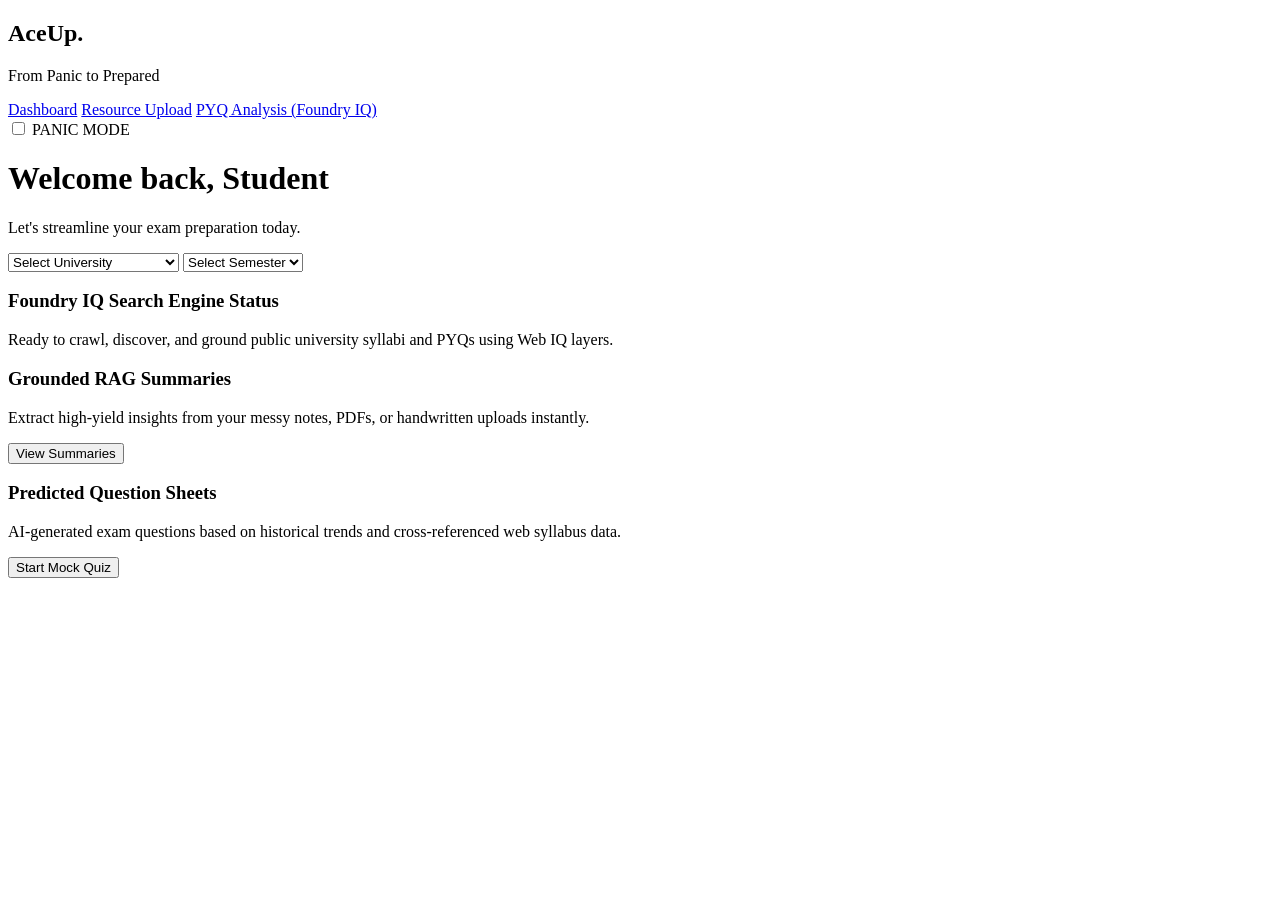
==== index.html @ e2f9bc51 "Add initial HTML structure for AceUp application" ====
<!DOCTYPE html>
<html lang="en">
<head>
    <meta charset="UTF-8">
    <meta name="viewport" content="width=device-width, initial-scale=1.0">
    <title>AceUp - From Panic to Prepared</title>
    <link rel="stylesheet" href="styles.css">
    <link href="https://fonts.googleapis.com/css2?family=Inter:wght@300;400;600;700&display=swap" rel="stylesheet">
</head>
<body>
    <div class="app-container">
        <aside class="sidebar">
            <div class="logo-container">
                <h2>AceUp<span>.</span></h2>
                <p class="tagline">From Panic to Prepared</p>
            </div>
            <nav class="nav-menu">
                <a href="#" class="nav-item active" data-target="dashboard">Dashboard</a>
                <a href="#" class="nav-item" data-target="upload">Resource Upload</a>
                <a href="#" class="nav-item" data-target="pyq">PYQ Analysis (Foundry IQ)</a>
            </nav>
            <div class="sidebar-footer">
                <div class="panic-toggle-container">
                    <label class="switch">
                        <input type="checkbox" id="panicToggle">
                        <span class="slider round"></span>
                    </label>
                    <span class="panic-label">PANIC MODE</span>
                </div>
            </div>
        </aside>

        <main class="main-content">
            <header class="content-header">
                <div class="header-title">
                    <h1 id="welcomeHeading">Welcome back, Student</h1>
                    <p id="subHeading">Let's streamline your exam preparation today.</p>
                </div>
                
                <div class="selector-group">
                    <select id="universitySelect" class="dropdown">
                        <option value="" disabled selected>Select University</option>
                        <option value="mit">Anna University</option>
                        <option value="vtu">VTU</option>
                        <option value="generic">Standard Public Syllabus</option>
                    </select>
                    <select id="semesterSelect" class="dropdown">
                        <option value="" disabled selected>Select Semester</option>
                        <option value="sem1">Semester 1</option>
                        <option value="sem2">Semester 2</option>
                        <option value="sem3">Semester 3</option>
                    </select>
                </div>
            </header>

            <section class="dashboard-grid">
                <div class="card wide-card highlight-card">
                    <h3>Foundry IQ Search Engine Status</h3>
                    <p>Ready to crawl, discover, and ground public university syllabi and PYQs using Web IQ layers.</p>
                    <div class="pulse-indicator"></div>
                </div>

                <div class="card">
                    <h3>Grounded RAG Summaries</h3>
                    <p class="card-desc">Extract high-yield insights from your messy notes, PDFs, or handwritten uploads instantly.</p>
                    <button class="btn btn-secondary">View Summaries</button>
                </div>

                <div class="card">
                    <h3>Predicted Question Sheets</h3>
                    <p class="card-desc">AI-generated exam questions based on historical trends and cross-referenced web syllabus data.</p>
                    <button class="btn btn-secondary">Start Mock Quiz</button>
                </div>
            </section>
        </main>
    </div>

    <script src="script.js"></script>
</body>
</html>
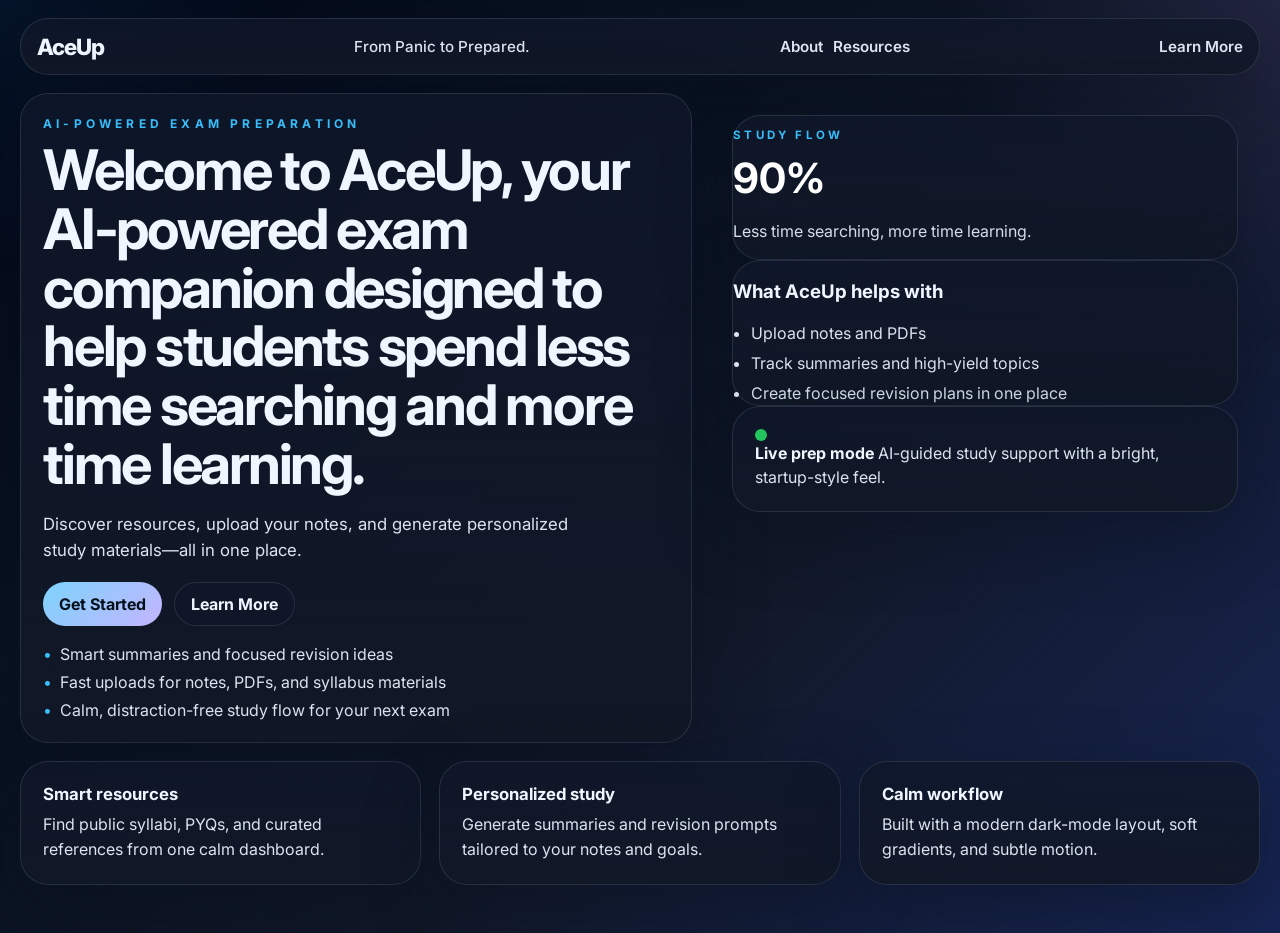
==== commit 6f45bd89: "initial commit" ====
--- a/index.html
+++ b/index.html
@@ -1,80 +1,79 @@
 <!DOCTYPE html>
 <html lang="en">
 <head>
-    <meta charset="UTF-8">
-    <meta name="viewport" content="width=device-width, initial-scale=1.0">
-    <title>AceUp - From Panic to Prepared</title>
-    <link rel="stylesheet" href="styles.css">
-    <link href="https://fonts.googleapis.com/css2?family=Inter:wght@300;400;600;700&display=swap" rel="stylesheet">
+  <meta charset="UTF-8" />
+  <meta name="viewport" content="width=device-width, initial-scale=1.0" />
+  <title>AceUp | AI-powered exam preparation</title>
+  <link rel="stylesheet" href="styles.css" />
+  <link href="https://fonts.googleapis.com/css2?family=Inter:wght@300;400;500;600;700;800&display=swap" rel="stylesheet" />
 </head>
 <body>
-    <div class="app-container">
-        <aside class="sidebar">
-            <div class="logo-container">
-                <h2>AceUp<span>.</span></h2>
-                <p class="tagline">From Panic to Prepared</p>
-            </div>
-            <nav class="nav-menu">
-                <a href="#" class="nav-item active" data-target="dashboard">Dashboard</a>
-                <a href="#" class="nav-item" data-target="upload">Resource Upload</a>
-                <a href="#" class="nav-item" data-target="pyq">PYQ Analysis (Foundry IQ)</a>
-            </nav>
-            <div class="sidebar-footer">
-                <div class="panic-toggle-container">
-                    <label class="switch">
-                        <input type="checkbox" id="panicToggle">
-                        <span class="slider round"></span>
-                    </label>
-                    <span class="panic-label">PANIC MODE</span>
-                </div>
-            </div>
-        </aside>
+  <div class="page-shell">
+    <header class="topbar glass-card reveal">
+      <a class="brand" href="index.html">AceUp</a>
+      <p class="tagline">From Panic to Prepared.</p>
+      <nav class="nav-links"><a href="about.html">About</a><a href="resource-selection.html">Resources</a></nav>
+      <a class="ghost-link" href="#features">Learn More</a>
+    </header>
 
-        <main class="main-content">
-            <header class="content-header">
-                <div class="header-title">
-                    <h1 id="welcomeHeading">Welcome back, Student</h1>
-                    <p id="subHeading">Let's streamline your exam preparation today.</p>
-                </div>
-                
-                <div class="selector-group">
-                    <select id="universitySelect" class="dropdown">
-                        <option value="" disabled selected>Select University</option>
-                        <option value="mit">Anna University</option>
-                        <option value="vtu">VTU</option>
-                        <option value="generic">Standard Public Syllabus</option>
-                    </select>
-                    <select id="semesterSelect" class="dropdown">
-                        <option value="" disabled selected>Select Semester</option>
-                        <option value="sem1">Semester 1</option>
-                        <option value="sem2">Semester 2</option>
-                        <option value="sem3">Semester 3</option>
-                    </select>
-                </div>
-            </header>
+    <main class="hero-grid">
+      <section class="hero-copy glass-card reveal">
+        <p class="eyebrow">AI-powered exam preparation</p>
+        <h1>Welcome to AceUp, your AI-powered exam companion designed to help students spend less time searching and more time learning.</h1>
+        <p class="lead">Discover resources, upload your notes, and generate personalized study materials—all in one place.</p>
 
-            <section class="dashboard-grid">
-                <div class="card wide-card highlight-card">
-                    <h3>Foundry IQ Search Engine Status</h3>
-                    <p>Ready to crawl, discover, and ground public university syllabi and PYQs using Web IQ layers.</p>
-                    <div class="pulse-indicator"></div>
-                </div>
+        <div class="cta-row">
+          <a class="btn btn-primary" href="#features">Get Started</a>
+          <a class="btn btn-secondary" href="#features">Learn More</a>
+        </div>
 
-                <div class="card">
-                    <h3>Grounded RAG Summaries</h3>
-                    <p class="card-desc">Extract high-yield insights from your messy notes, PDFs, or handwritten uploads instantly.</p>
-                    <button class="btn btn-secondary">View Summaries</button>
-                </div>
+        <ul class="mini-points">
+          <li>Smart summaries and focused revision ideas</li>
+          <li>Fast uploads for notes, PDFs, and syllabus materials</li>
+          <li>Calm, distraction-free study flow for your next exam</li>
+        </ul>
+      </section>
 
-                <div class="card">
-                    <h3>Predicted Question Sheets</h3>
-                    <p class="card-desc">AI-generated exam questions based on historical trends and cross-referenced web syllabus data.</p>
-                    <button class="btn btn-secondary">Start Mock Quiz</button>
-                </div>
-            </section>
-        </main>
-    </div>
+      <aside class="showcase-panel reveal">
+        <article class="glass-card stat-card">
+          <p class="stat-label">Study flow</p>
+          <h2>90%</h2>
+          <p>Less time searching, more time learning.</p>
+        </article>
 
-    <script src="script.js"></script>
+        <article class="glass-card feature-card">
+          <h3>What AceUp helps with</h3>
+          <ul>
+            <li>Upload notes and PDFs</li>
+            <li>Track summaries and high-yield topics</li>
+            <li>Create focused revision plans in one place</li>
+          </ul>
+        </article>
+
+        <article class="glass-card mini-card">
+          <div class="pulse-dot"></div>
+          <strong>Live prep mode</strong>
+          <span>AI-guided study support with a bright, startup-style feel.</span>
+        </article>
+      </aside>
+    </main>
+
+    <section id="features" class="feature-grid">
+      <article class="glass-card feature-box reveal">
+        <h3>Smart resources</h3>
+        <p>Find public syllabi, PYQs, and curated references from one calm dashboard.</p>
+      </article>
+      <article class="glass-card feature-box reveal">
+        <h3>Personalized study</h3>
+        <p>Generate summaries and revision prompts tailored to your notes and goals.</p>
+      </article>
+      <article class="glass-card feature-box reveal">
+        <h3>Calm workflow</h3>
+        <p>Built with a modern dark-mode layout, soft gradients, and subtle motion.</p>
+      </article>
+    </section>
+  </div>
+
+  <script src="script.js"></script>
 </body>
 </html>
--- a/styles.css
+++ b/styles.css
@@ -0,0 +1,273 @@
+:root {
+  --bg: linear-gradient(135deg, #020617 0%, #07111f 28%, #111827 60%, #172554 100%);
+  --surface: rgba(15, 23, 42, 0.82);
+  --surface-strong: rgba(15, 23, 42, 0.96);
+  --border: rgba(148, 163, 184, 0.18);
+  --text: #eff6ff;
+  --muted: #dbe4f0;
+  --accent: #38bdf8;
+  --accent-2: #a78bfa;
+  --success: #22c55e;
+  --warning: #f59e0b;
+  --shadow: 0 24px 70px rgba(8, 15, 30, 0.45);
+}
+
+* { box-sizing: border-box; }
+html, body { margin: 0; min-height: 100%; font-family: 'Inter', Arial, sans-serif; color: var(--text); background: var(--bg); }
+body { overflow-x: hidden; }
+body::before {
+  content: '';
+  position: fixed;
+  inset: 0;
+  background:
+    radial-gradient(circle at top left, rgba(56, 189, 248, 0.08), transparent 18%),
+    radial-gradient(circle at top right, rgba(167, 139, 250, 0.12), transparent 22%);
+  pointer-events: none;
+}
+
+.page-shell { position: relative; z-index: 1; min-height: 100vh; padding: 18px 18px 48px; }
+.glass-card {
+  border: 1px solid var(--border);
+  background: linear-gradient(180deg, rgba(15, 23, 42, 0.82), rgba(17, 24, 39, 0.96));
+  box-shadow: var(--shadow);
+  border-radius: 28px;
+  backdrop-filter: blur(18px);
+  -webkit-backdrop-filter: blur(18px);
+}
+
+.topbar { display: flex; align-items: center; justify-content: space-between; gap: 12px; padding: 14px 16px; margin: 0 auto 18px; max-width: 1240px; }
+.brand { color: var(--text); text-decoration: none; font-size: 1.4rem; font-weight: 800; letter-spacing: -0.04em; }
+.tagline { margin: 0; color: var(--muted); font-weight: 500; font-size: 0.95rem; }
+.nav-links { display: flex; flex-wrap: wrap; gap: 10px; }
+.nav-links a, .ghost-link { color: var(--muted); text-decoration: none; font-weight: 600; font-size: 0.95rem; }
+.nav-links a:hover, .ghost-link:hover { color: #fff; }
+
+.hero-grid, .dashboard-grid, .preview-grid { display: grid; gap: 18px; max-width: 1240px; margin: 0 auto; }
+.hero-grid { grid-template-columns: 1.1fr 0.9fr; }
+.hero-copy, .showcase-panel, .feature-box, .panel-card, .mini-card, .preview-card { padding: 22px; }
+.eyebrow { margin: 0 0 10px; color: var(--accent); text-transform: uppercase; letter-spacing: 0.35em; font-size: 0.75rem; font-weight: 700; }
+.hero-copy h1 { margin: 0 0 12px; font-size: clamp(2rem, 5vw, 3.5rem); line-height: 1.05; letter-spacing: -0.04em; }
+.lead { color: var(--muted); font-size: 1.05rem; line-height: 1.6; max-width: 560px; }
+.cta-row { display: flex; flex-wrap: wrap; gap: 12px; margin-top: 18px; }
+.btn {
+  display: inline-flex; align-items: center; justify-content: center; border-radius: 999px; padding: 11px 16px;
+  text-decoration: none; font-weight: 700; transition: transform 0.18s ease, box-shadow 0.18s ease;
+}
+.btn:hover { transform: translateY(-1px); box-shadow: 0 10px 20px rgba(56, 189, 248, 0.18); }
+.btn-primary { color: #04111d; background: linear-gradient(135deg, #7dd3fc, #c4b5fd); }
+.btn-secondary { color: var(--text); border: 1px solid var(--border); background: rgba(15, 23, 42, 0.72); }
+
+.mini-points { list-style: none; padding: 0; margin: 18px 0 0; display: grid; gap: 8px; color: var(--muted); }
+.mini-points li::before { content: '•'; color: var(--accent); margin-right: 8px; }
+
+.stat-card h2, .panel-card h2 { margin: 4px 0; font-size: clamp(1.8rem, 7vw, 2.6rem); color: #fff; }
+.stat-label, .mini-label { text-transform: uppercase; letter-spacing: 0.28em; color: var(--accent); font-size: 0.72rem; font-weight: 700; }
+.stat-card p:last-child, .feature-card li, .mini-card span, .panel-copy { color: var(--muted); line-height: 1.5; }
+.feature-card ul { margin: 8px 0 0 18px; padding: 0; }
+.feature-card li + li { margin-top: 6px; }
+.pulse-dot { width: 12px; height: 12px; border-radius: 999px; background: var(--success); box-shadow: 0 0 0 0 rgba(34, 197, 94, 0.45); animation: pulse 1.8s infinite; }
+
+.feature-grid { max-width: 1240px; margin: 18px auto 0; display: grid; grid-template-columns: repeat(3, 1fr); gap: 18px; }
+.feature-box h3 { margin-top: 0; margin-bottom: 8px; font-size: 1.05rem; }
+.feature-box p { color: var(--muted); line-height: 1.55; margin: 0; }
+
+.dashboard-shell { max-width: 1240px; margin: 0 auto; display: grid; gap: 18px; }
+.dashboard-hero { padding: 22px; }
+.dashboard-hero h1 { margin: 0 0 10px; font-size: clamp(1.9rem, 5vw, 2.8rem); line-height: 1.08; letter-spacing: -0.04em; }
+.quick-badges { display: flex; flex-wrap: wrap; gap: 10px; margin-top: 14px; }
+.quick-badges span, .chip { border: 1px solid var(--border); border-radius: 999px; padding: 8px 10px; color: var(--muted); background: rgba(15, 23, 42, 0.72); font-size: 0.92rem; }
+
+.dashboard-grid { grid-template-columns: 1.05fr 0.95fr; }
+.form-grid { display: grid; gap: 14px; margin-top: 14px; }
+.field-group { display: grid; gap: 6px; }
+.field-group span { color: var(--muted); font-size: 0.95rem; font-weight: 600; }
+.field-group input, .field-group select, .field-group textarea {
+  width: 100%; border: 1px solid var(--border); border-radius: 14px; padding: 12px 14px; color: var(--text);
+  background: rgba(15, 23, 42, 0.92); box-shadow: inset 0 1px 0 rgba(255,255,255,0.03);
+  transition: border-color 0.18s ease, transform 0.18s ease, background 0.18s ease;
+}
+.field-group input:focus, .field-group select:focus, .field-group textarea:focus { outline: none; border-color: rgba(56, 189, 248, 0.65); background: rgba(17, 24, 39, 1); transform: translateY(-1px); }
+.button-row { display: flex; flex-wrap: wrap; gap: 10px; margin-top: 6px; }
+.button-row .btn { min-width: 140px; }
+
+.info-stack { display: grid; gap: 12px; margin-top: 12px; }
+.mini-info-card { border: 1px solid var(--border); border-radius: 18px; padding: 12px; background: rgba(15, 23, 42, 0.72); transition: transform 0.18s ease, border-color 0.18s ease; }
+.mini-info-card:hover { transform: translateY(-2px); border-color: rgba(56, 189, 248, 0.55); }
+.mini-info-card h3 { margin: 0 0 6px; font-size: 1rem; }
+.mini-info-card p { margin: 0; color: var(--muted); line-height: 1.5; }
+
+.preview-grid { grid-template-columns: repeat(3, 1fr); }
+.preview-card strong { display: block; margin-top: 6px; color: #fff; font-size: 1.05rem; }
+.preview-card p { color: var(--muted); line-height: 1.5; margin-top: 6px; }
+
+.resource-grid { display: grid; grid-template-columns: repeat(3, 1fr); gap: 18px; max-width: 1240px; margin: 0 auto; }
+.upload-panel { max-width: 1240px; margin: 18px auto 0; padding: 18px; }
+.upload-header { display: flex; align-items: flex-start; justify-content: space-between; gap: 14px; margin-bottom: 12px; }
+.upload-header h2 { margin: 2px 0 6px; font-size: 1.3rem; letter-spacing: -0.03em; }
+.dropzone {
+  display: grid; justify-items: center; gap: 6px; text-align: center;
+  padding: 18px; border-radius: 22px; border: 1.5px dashed rgba(56, 189, 248, 0.45);
+  background: linear-gradient(135deg, rgba(15, 23, 42, 0.9), rgba(17, 24, 39, 0.96));
+  cursor: pointer; transition: transform 0.18s ease, border-color 0.18s ease, box-shadow 0.18s ease;
+}
+.dropzone:hover, .dropzone.dragover {
+  transform: translateY(-1px);
+  border-color: rgba(167, 139, 250, 0.75);
+  box-shadow: 0 12px 30px rgba(56, 189, 248, 0.12);
+}
+.dropzone input { display: none; }
+.dropzone-icon { font-size: 1.4rem; }
+.dropzone strong { color: #fff; font-size: 1.02rem; }
+.dropzone span { color: var(--muted); font-size: 0.95rem; }
+
+.upload-grid { display: grid; grid-template-columns: repeat(2, 1fr); gap: 12px; margin-top: 14px; }
+.quiz-panel { max-width: 1240px; margin: 18px auto 0; padding: 18px; }
+.quiz-header { display: flex; justify-content: space-between; align-items: flex-start; gap: 14px; margin-bottom: 12px; }
+.quiz-header h2 { margin: 2px 0 6px; font-size: 1.3rem; letter-spacing: -0.03em; }
+.score-box {
+  border: 1px solid rgba(56, 189, 248, 0.35); border-radius: 999px; padding: 8px 10px; background: rgba(56, 189, 248, 0.10); color: #eff6ff; font-weight: 700;
+}
+.quiz-progress { margin-bottom: 12px; }
+.quiz-card { border: 1px solid var(--border); border-radius: 20px; padding: 14px; background: rgba(15, 23, 42, 0.82); }
+.quiz-card h3 { margin: 4px 0 12px; font-size: 1.1rem; color: #fff; }
+.quiz-choices { display: grid; gap: 10px; }
+.quiz-option {
+  border: 1px solid var(--border); border-radius: 14px; padding: 10px 12px; background: rgba(17, 24, 39, 0.95); color: var(--text);
+  text-align: left; cursor: pointer; transition: transform 0.16s ease, border-color 0.16s ease, background 0.16s ease;
+}
+.quiz-option:hover { transform: translateY(-1px); border-color: rgba(56, 189, 248, 0.45); }
+.quiz-option.selected { border-color: rgba(56, 189, 248, 0.65); background: rgba(56, 189, 248, 0.12); }
+.quiz-option.correct { border-color: rgba(34, 197, 94, 0.55); background: rgba(34, 197, 94, 0.12); }
+.quiz-option.wrong { border-color: rgba(248, 113, 113, 0.55); background: rgba(248, 113, 113, 0.12); }
+.quiz-footer { display: flex; flex-wrap: wrap; gap: 10px; margin-top: 12px; }
+.quiz-footer .btn { min-width: 140px; }
+.upload-card {
+  display: grid; gap: 10px;
+  border: 1px solid var(--border); border-radius: 18px; padding: 12px;
+  background: rgba(15, 23, 42, 0.82); box-shadow: inset 0 1px 0 rgba(255,255,255,0.03);
+  animation: fadeInUp 260ms ease;
+}
+.upload-card-top { display: flex; align-items: center; justify-content: space-between; gap: 10px; }
+.upload-meta { display: flex; align-items: center; gap: 10px; min-width: 0; }
+.upload-icon { width: 36px; height: 36px; border-radius: 10px; display: grid; place-items: center; background: linear-gradient(135deg, rgba(56, 189, 248, 0.16), rgba(167, 139, 250, 0.18)); border: 1px solid rgba(56, 189, 248, 0.22); }
+.upload-name { color: #fff; font-weight: 600; font-size: 0.98rem; word-break: break-word; }
+.upload-type { color: var(--muted); font-size: 0.82rem; text-transform: uppercase; letter-spacing: 0.18em; }
+.upload-size { color: var(--muted); font-size: 0.88rem; }
+.progress-track { height: 8px; border-radius: 999px; background: rgba(148, 163, 184, 0.14); overflow: hidden; border: 1px solid var(--border); }
+.progress-fill { height: 100%; border-radius: inherit; background: linear-gradient(135deg, var(--accent), var(--accent-2)); width: 0; transition: width 260ms ease; }
+.upload-state { color: var(--success); font-size: 0.86rem; font-weight: 600; }
+
+.resource-card {
+  display: flex; flex-direction: column; justify-content: space-between; gap: 14px;
+  padding: 18px; min-height: 260px; position: relative; overflow: hidden;
+  transition: transform 0.18s ease, border-color 0.18s ease, box-shadow 0.18s ease;
+}
+.resource-card:hover { transform: translateY(-2px); border-color: rgba(56, 189, 248, 0.45); }
+.resource-card--featured {
+  border-color: rgba(56, 189, 248, 0.55);
+  box-shadow: 0 0 0 1px rgba(56, 189, 248, 0.28), 0 18px 50px rgba(56, 189, 248, 0.18);
+}
+.resource-card--featured::after {
+  content: '';
+  position: absolute; inset: -1px;
+  border-radius: 28px;
+  border: 1px solid rgba(56, 189, 248, 0.25);
+  box-shadow: 0 0 24px rgba(56, 189, 248, 0.12), inset 0 0 12px rgba(56, 189, 248, 0.08);
+  pointer-events: none;
+}
+.resource-icon { font-size: 1.6rem; }
+.resource-copy h2 { margin: 0 0 6px; font-size: 1.15rem; color: #fff; }
+.resource-copy p { margin: 0; color: var(--muted); line-height: 1.5; }
+.badge {
+  position: absolute; top: 12px; right: 12px; z-index: 1;
+  border-radius: 999px; padding: 6px 10px; background: linear-gradient(135deg, rgba(56, 189, 248, 0.18), rgba(167, 139, 250, 0.18));
+  border: 1px solid rgba(56, 189, 248, 0.35); color: #dff5ff; font-size: 0.72rem; text-transform: uppercase; letter-spacing: 0.22em;
+}
+
+.processing-card { display: grid; gap: 18px; }
+.progress-bar { width: 100%; height: 10px; border-radius: 999px; background: rgba(148, 163, 184, 0.12); overflow: hidden; border: 1px solid var(--border); }
+.progress-fill { height: 100%; border-radius: inherit; background: linear-gradient(135deg, var(--accent), var(--accent-2)); width: 72%; }
+.step-list { display: grid; gap: 10px; }
+.step-item { display: flex; align-items: center; gap: 10px; border: 1px solid var(--border); border-radius: 14px; padding: 10px; background: rgba(15, 23, 42, 0.7); }
+.step-dot { width: 10px; height: 10px; border-radius: 50%; background: var(--success); box-shadow: 0 0 0 0 rgba(34, 197, 94, 0.35); animation: pulse 1.8s infinite; }
+.status-grid { display: grid; grid-template-columns: repeat(3, 1fr); gap: 12px; }
+.status-chip { border: 1px solid var(--border); border-radius: 16px; padding: 10px; background: rgba(15, 23, 42, 0.74); }
+.status-chip strong { display: block; color: #fff; margin-bottom: 4px; }
+.status-chip span { color: var(--muted); font-size: 0.92rem; }
+
+.results-grid { display: grid; grid-template-columns: repeat(2, 1fr); gap: 18px; }
+.result-card { padding: 18px; display: grid; gap: 8px; transition: transform 0.18s ease, border-color 0.18s ease; }
+.result-card:hover { transform: translateY(-2px); border-color: rgba(56, 189, 248, 0.45); }
+.result-card h3 { margin: 0; color: #fff; font-size: 1.08rem; }
+.result-card p { margin: 0; color: var(--muted); line-height: 1.48; }
+.result-icon { font-size: 1.35rem; }
+.kpi-card { padding: 18px; }
+.kpi-card strong { display: block; font-size: 1.5rem; color: #fff; margin-top: 6px; }
+.kpi-card p { margin: 6px 0 0; color: var(--muted); line-height: 1.45; }
+.list-card ul { margin: 10px 0 0 16px; color: var(--muted); line-height: 1.5; }
+
+.loading-shell { gap: 18px; }
+.loading-hero { padding: 24px; position: relative; overflow: hidden; }
+.loading-hero h1 { margin-bottom: 10px; font-size: clamp(1.8rem, 4vw, 2.6rem); }
+.pulse-ring {
+  width: 72px; height: 72px; border-radius: 50%; margin-top: 14px;
+  border: 2px solid rgba(56, 189, 248, 0.35); border-top-color: #7dd3fc;
+  animation: spin 1s linear infinite;
+}
+.loading-grid { display: grid; grid-template-columns: repeat(2, 1fr); gap: 12px; max-width: 1240px; margin: 0 auto; width: 100%; }
+.progress-card {
+  padding: 12px 14px; border-radius: 16px; color: #eff6ff; font-weight: 600;
+  background: linear-gradient(135deg, rgba(15, 23, 42, 0.96), rgba(17, 24, 39, 0.92));
+  border: 1px solid var(--border); box-shadow: var(--shadow);
+  animation: pulseCard 1.4s ease infinite;
+}
+.loading-footer { padding: 16px; max-width: 1240px; margin: 0 auto; width: 100%; }
+.panic-shell { gap: 18px; }
+.panic-hero { background: linear-gradient(135deg, rgba(127, 29, 29, 0.16), rgba(120, 53, 15, 0.18), rgba(15, 23, 42, 0.98)); border-color: rgba(248, 113, 113, 0.18); }
+.countdown-banner {
+  display: inline-flex; align-items: center; gap: 8px; margin-top: 10px; padding: 8px 10px; border-radius: 999px;
+  background: rgba(248, 113, 113, 0.12); border: 1px solid rgba(248, 113, 113, 0.28); color: #fecaca; font-weight: 700; font-size: 0.92rem;
+}
+.panic-accent-card { background: linear-gradient(145deg, rgba(127, 29, 29, 0.16), rgba(15, 23, 42, 0.96)); }
+.flashcard-wrap { max-width: 900px; margin: 0 auto; display: grid; gap: 14px; }
+.flashcard {
+  min-height: 300px; position: relative; border-radius: 24px; transform-style: preserve-3d; transition: transform 0.7s ease;
+  cursor: pointer; padding: 18px; background: linear-gradient(145deg, rgba(15,23,42,0.94), rgba(17,24,39,0.98));
+}
+.flashcard.flipped { transform: rotateY(180deg); }
+.flashcard-face {
+  position: absolute; inset: 0; display: flex; flex-direction: column; justify-content: center; align-items: flex-start;
+  padding: 18px; backface-visibility: hidden; border-radius: 24px;
+}
+.flashcard-back { transform: rotateY(180deg); }
+.flashcard-face h2 { margin: 4px 0 10px; font-size: clamp(1.2rem, 4vw, 1.8rem); color: #fff; }
+.flashcard-face p { color: var(--muted); line-height: 1.5; }
+.flashcard-controls { display: flex; flex-wrap: wrap; gap: 10px; }
+.flashcard-controls .btn { min-width: 120px; }
+
+.panic-grid { display: grid; grid-template-columns: 1fr 0.9fr; gap: 18px; }
+.panic-steps { display: grid; gap: 10px; }
+.panic-step { border: 1px solid var(--border); border-radius: 16px; padding: 12px; background: rgba(15, 23, 42, 0.78); }
+.panic-step h3 { margin: 0 0 5px; font-size: 1rem; }
+.panic-step p { margin: 0; color: var(--muted); line-height: 1.45; }
+
+.reveal { opacity: 0; transform: translateY(12px); transition: opacity 500ms ease, transform 500ms ease; }
+.reveal.visible { opacity: 1; transform: translateY(0); }
+
+@keyframes pulse { 0% { box-shadow: 0 0 0 0 rgba(34, 197, 94, 0.45); } 70% { box-shadow: 0 0 0 10px rgba(34, 197, 94, 0); } 100% { box-shadow: 0 0 0 0 rgba(34, 197, 94, 0); } }
+@keyframes fadeInUp { from { opacity: 0; transform: translateY(6px); } to { opacity: 1; transform: translateY(0); } }
+@keyframes spin { to { transform: rotate(360deg); } }
+@keyframes pulseCard { 0%, 100% { transform: translateY(0); } 50% { transform: translateY(-2px); } }
+@media (max-width: 1080px) {
+  .hero-grid, .dashboard-grid, .panic-grid, .results-grid { grid-template-columns: 1fr; }
+  .feature-grid, .preview-grid, .resource-grid, .loading-grid { grid-template-columns: 1fr; }
+}
+@media (max-width: 760px) {
+  .page-shell { padding: 12px 12px 30px; }
+  .topbar { flex-wrap: wrap; align-items: flex-start; }
+  .nav-links { width: 100%; }
+  .hero-copy, .showcase-panel, .feature-box, .panel-card, .preview-card, .dashboard-hero { padding: 16px; }
+  .cta-row, .button-row { flex-direction: column; }
+  .btn { width: 100%; }
+  .status-grid { grid-template-columns: 1fr; }
+}
